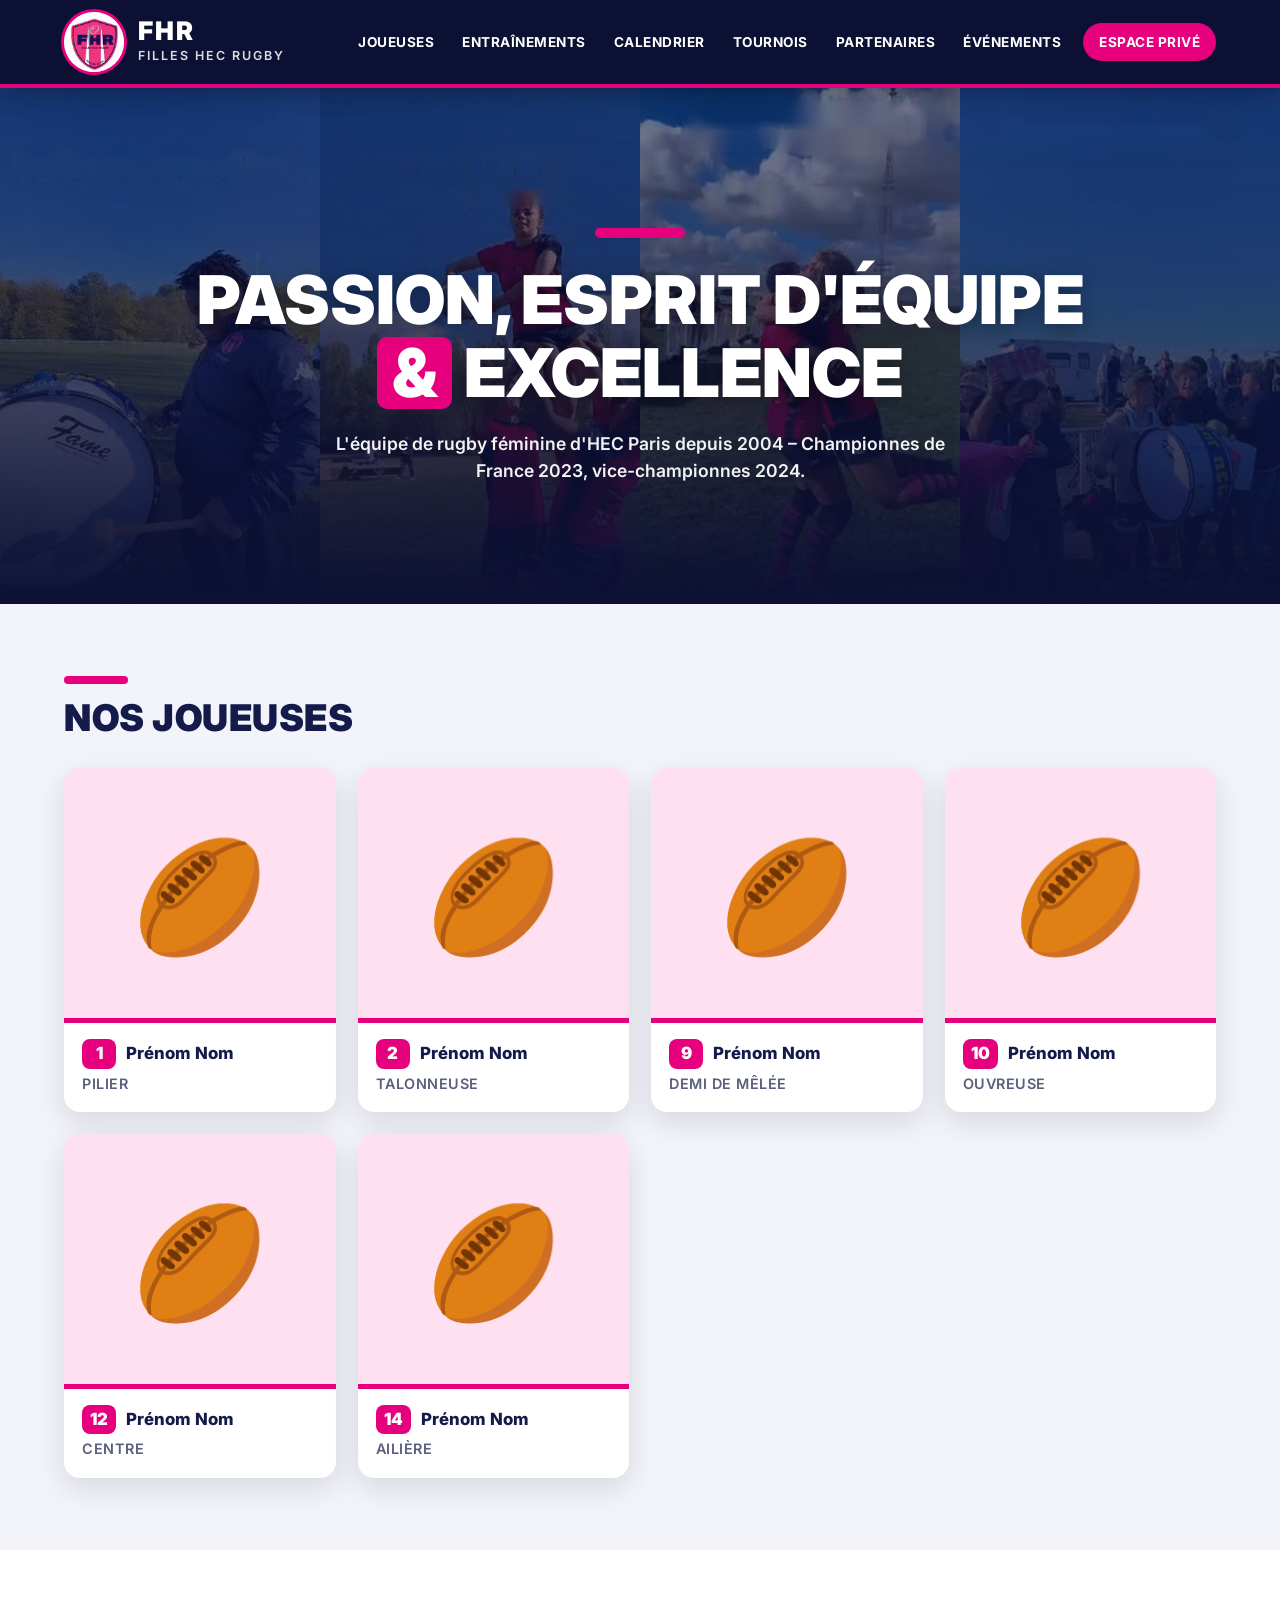
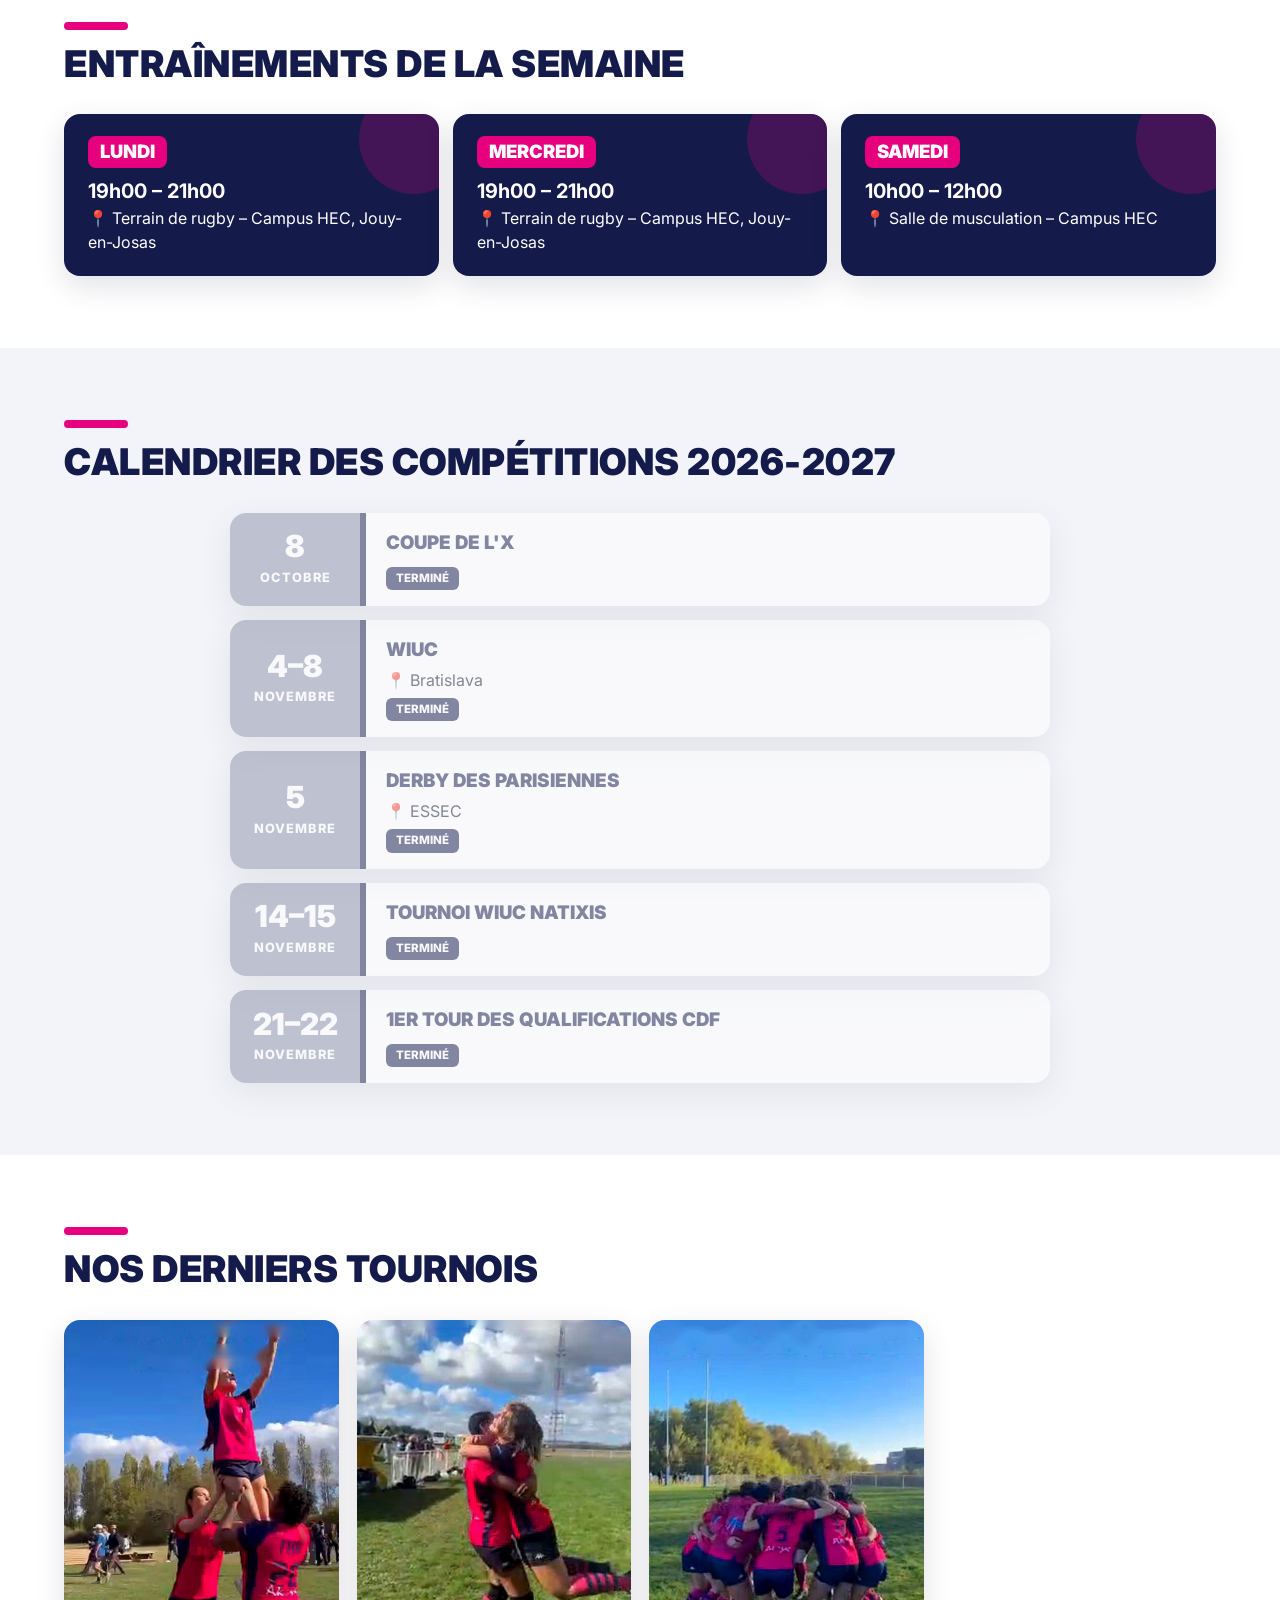
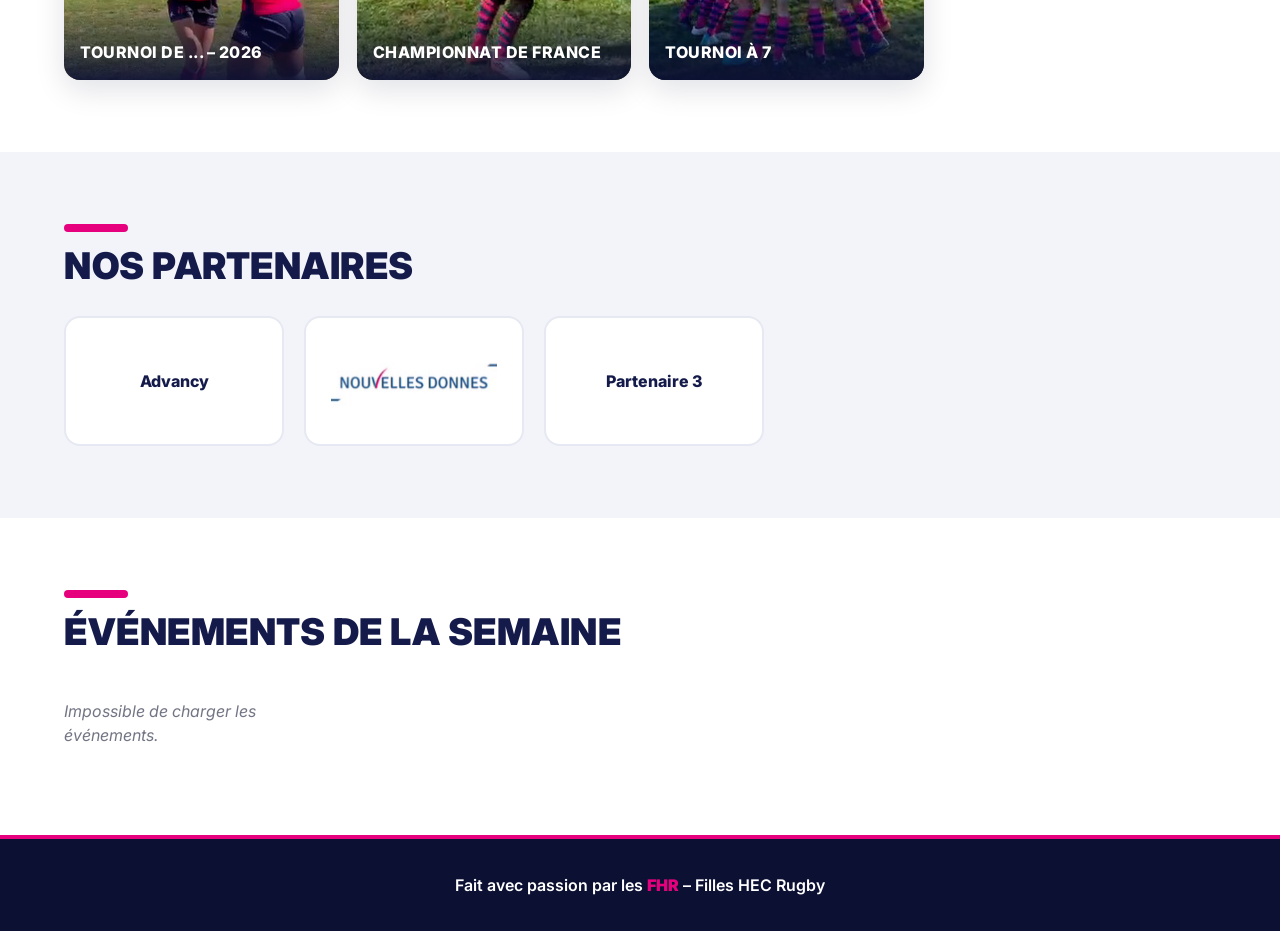
==== index.html @ b2235103 "Site FHR : pages publique et privée, design rose et bleu marine Ajoute index.html, admin.html, app.j" ====
<!DOCTYPE html>
<html lang="fr">
<head>
  <meta charset="UTF-8" />
  <meta name="viewport" content="width=device-width, initial-scale=1.0" />
  <title>FHR – Filles HEC Rugby</title>
  <link rel="stylesheet" href="styles.css" />
</head>
<body>
  <header>
    <div class="brand">
      <img src="images/logo.png" alt="Logo FHR" onerror="this.style.display='none'" />
      <div><h1>FHR</h1><span>Filles HEC Rugby</span></div>
    </div>
    <nav>
      <a href="#joueuses">Joueuses</a>
      <a href="#entrainements">Entraînements</a>
      <a href="#calendrier">Calendrier</a>
      <a href="#tournois">Tournois</a>
      <a href="#partenaires">Partenaires</a>
      <a href="#evenements">Événements</a>
      <a href="admin.html" class="prive">Espace privé</a>
    </nav>
  </header>

  <div class="hero">
    <h2>Passion, esprit d'équipe <em>&amp;</em> excellence</h2>
    <p>L'équipe de rugby féminine d'HEC Paris depuis 2004 – Championnes de France 2023, vice-championnes 2024.</p>
  </div>

  <section id="joueuses">
    <h2 class="titre">Nos joueuses</h2>
    <div class="grille" id="liste-joueuses"></div>
  </section>

  <section id="entrainements">
    <h2 class="titre">Entraînements de la semaine</h2>
    <div id="liste-entrainements"></div>
  </section>

  <section id="calendrier">
    <h2 class="titre">Calendrier des compétitions 2026-2027</h2>
    <div id="liste-competitions" class="calendrier"></div>
  </section>

  <section id="tournois">
    <h2 class="titre">Nos derniers tournois</h2>
    <div class="galerie" id="galerie"></div>
  </section>

  <section id="partenaires">
    <h2 class="titre">Nos partenaires</h2>
    <div class="partenaires" id="liste-partenaires"></div>
  </section>

  <section id="evenements">
    <h2 class="titre">Événements de la semaine</h2>
    <div class="grille" id="liste-evenements"><p class="vide">Chargement des événements…</p></div>
  </section>

  <div class="modal" id="modal-inscription">
    <div class="boite">
      <h3 id="modal-titre" style="color:var(--bleu);margin-top:0">Inscription</h3>
      <form class="carte-form" id="form-inscription">
        <input name="first_name" placeholder="Prénom" required />
        <input name="last_name" placeholder="Nom" required />
        <input name="email" type="email" placeholder="Email" required />
        <input name="phone" placeholder="Téléphone" />
        <div style="display:flex;gap:10px">
          <button type="submit">Je m'inscris</button>
          <button type="button" class="secondaire" id="fermer-modal">Annuler</button>
        </div>
        <div class="message" id="msg-inscription"></div>
      </form>
    </div>
  </div>

  <footer>Fait avec passion par les <b>FHR</b> – Filles HEC Rugby</footer>

  <script src="config.js"></script>
  <script src="app.js"></script>
</body>
</html>
---- styles.css ----
/* =====================================================
   FHR – Filles HEC Rugby
   Design inspiré de la vidéo et du logo : bleu marine,
   rose vif, titres en capitales grasses avec bandeau rose.
   ===================================================== */
@import url("https://fonts.googleapis.com/css2?family=Inter:wght@400;600;700;800;900&display=swap");

:root {
  --rose: #e6007e;
  --rose-fonce: #c4006b;
  --rose-clair: #ffe3f1;
  --bleu: #141a4a;        /* bleu marine du maillot */
  --bleu-nuit: #0c1033;
  --bleu-vif: #2b3a9e;
  --blanc: #ffffff;
  --gris: #f3f4f9;
  --texte: #161a33;
  --radius: 16px;
  --ombre: 0 10px 30px rgba(12, 16, 51, .12);
}
* { box-sizing: border-box; }
html { scroll-behavior: smooth; scroll-padding-top: 96px; }
body { margin: 0; font-family: "Inter", "Segoe UI", Roboto, Arial, sans-serif; color: var(--texte); background: var(--gris); line-height: 1.5; }
a { color: var(--rose); }
img { max-width: 100%; }

/* ---------- En-tête ---------- */
header {
  background: var(--bleu-nuit);
  color: var(--blanc);
  padding: 12px 5%;
  display: flex; align-items: center; justify-content: space-between; flex-wrap: wrap; gap: 12px;
  position: sticky; top: 0; z-index: 10;
  border-bottom: 4px solid var(--rose);
  box-shadow: 0 6px 20px rgba(0, 0, 0, .25);
}
.brand { display: flex; align-items: center; gap: 14px; }
.brand img { width: 60px; height: 60px; border-radius: 50%; background: var(--blanc); object-fit: contain; box-shadow: 0 0 0 3px var(--rose); }
.brand h1 { margin: 0; font-size: 1.6rem; font-weight: 900; letter-spacing: 2px; line-height: 1; }
.brand span { display: block; font-size: .78rem; font-weight: 600; letter-spacing: 2px; text-transform: uppercase; opacity: .85; margin-top: 4px; }
nav { display: flex; flex-wrap: wrap; align-items: center; gap: 4px; }
nav a { color: var(--blanc); text-decoration: none; padding: 8px 12px; font-weight: 700; font-size: .85rem; text-transform: uppercase; letter-spacing: .5px; border-radius: 8px; transition: background .2s, color .2s; }
nav a:hover { background: rgba(255, 255, 255, .1); color: var(--blanc); }
nav a.prive { background: var(--rose); padding: 9px 16px; border-radius: 999px; margin-left: 6px; }
nav a.prive:hover { background: var(--rose-fonce); }

/* ---------- Bandeau d'accueil (photos de la vidéo) ---------- */
.hero {
  position: relative;
  text-align: center;
  padding: 140px 5% 120px;
  color: var(--blanc);
  background:
    linear-gradient(180deg, rgba(12, 16, 51, .55) 0%, rgba(12, 16, 51, .82) 70%, var(--bleu-nuit) 100%),
    url("images/hero.jpg") center / cover no-repeat,
    var(--bleu-nuit);
}
.hero::before { content: ""; display: block; width: 90px; height: 10px; border-radius: 6px; background: var(--rose); margin: 0 auto 26px; }
.hero h2 { font-size: clamp(2.1rem, 5.5vw, 4.2rem); font-weight: 900; line-height: 1.08; text-transform: uppercase; margin: 0 auto 22px; max-width: 900px; text-shadow: 0 4px 18px rgba(0, 0, 0, .35); }
.hero h2 em { font-style: normal; background: var(--rose); color: var(--blanc); padding: 0 .22em; border-radius: 10px; display: inline-block; text-shadow: none; }
.hero p { max-width: 660px; margin: 0 auto; font-size: 1.1rem; font-weight: 600; opacity: .95; }

/* ---------- Sections ---------- */
section { padding: 72px 5%; }
section:nth-of-type(even) { background: var(--blanc); }
section > * { max-width: 1180px; margin-left: auto; margin-right: auto; }
section h2.titre {
  font-size: clamp(1.6rem, 3.4vw, 2.3rem); font-weight: 900; color: var(--bleu);
  text-transform: uppercase; letter-spacing: .5px; line-height: 1.1;
  margin-top: 0; margin-bottom: 30px; padding: 0; border: 0;
}
section h2.titre::before { content: ""; display: block; width: 64px; height: 8px; border-radius: 5px; background: var(--rose); margin-bottom: 14px; }

/* ---------- Joueuses ---------- */
.grille { display: grid; gap: 22px; grid-template-columns: repeat(auto-fill, minmax(220px, 1fr)); }
.carte { background: var(--blanc); border-radius: var(--radius); overflow: hidden; box-shadow: var(--ombre); transition: transform .25s, box-shadow .25s; }
.carte:hover { transform: translateY(-6px); box-shadow: 0 16px 36px rgba(12, 16, 51, .2); }
.carte img { width: 100%; height: 250px; object-fit: cover; background: var(--rose-clair); display: block; }
.carte .contenu { padding: 16px 18px 18px; border-top: 5px solid var(--rose); }
.carte h3 { margin: 0 0 4px; color: var(--bleu); font-weight: 800; font-size: 1.05rem; display: flex; align-items: center; }
.carte .contenu > div { color: #5a5f7d; font-weight: 600; font-size: .9rem; text-transform: uppercase; letter-spacing: .5px; }
.numero { display: inline-flex; align-items: center; justify-content: center; min-width: 34px; background: var(--rose); color: var(--blanc); border-radius: 8px; padding: 2px 8px; font-weight: 900; margin-right: 10px; }

/* ---------- Entraînements ---------- */
#liste-entrainements { display: grid; gap: 14px; grid-template-columns: repeat(auto-fill, minmax(280px, 1fr)); }
.entrainement { display: flex; flex-direction: column; gap: 8px; background: var(--bleu); color: var(--blanc); border-radius: var(--radius); padding: 22px 24px; box-shadow: var(--ombre); position: relative; overflow: hidden; }
.entrainement::after { content: ""; position: absolute; right: -30px; top: -30px; width: 110px; height: 110px; border-radius: 50%; background: var(--rose); opacity: .22; }
.entrainement .jour { display: inline-block; width: fit-content; background: var(--rose); color: var(--blanc); font-weight: 900; text-transform: uppercase; font-size: 1.15rem; padding: 2px 12px; border-radius: 8px; }
.entrainement b { font-size: 1.25rem; }

/* ---------- Galerie des tournois ---------- */
.galerie { display: grid; gap: 18px; grid-template-columns: repeat(auto-fill, minmax(260px, 1fr)); }
.galerie figure { margin: 0; border-radius: var(--radius); overflow: hidden; position: relative; background: var(--rose-clair); box-shadow: var(--ombre); }
.galerie img { width: 100%; height: 360px; object-fit: cover; display: block; transition: transform .5s; }
.galerie figure:hover img { transform: scale(1.05); }
.galerie figcaption { position: absolute; bottom: 0; left: 0; right: 0; background: linear-gradient(transparent, rgba(12, 16, 51, .92)); color: var(--blanc); padding: 40px 16px 16px; font-weight: 800; text-transform: uppercase; letter-spacing: .5px; }

/* ---------- Partenaires ---------- */
.partenaires { display: flex; flex-wrap: wrap; gap: 20px; }
.partenaire { background: var(--blanc); border: 2px solid #e6e8f2; border-radius: var(--radius); width: 220px; height: 130px; display: flex; align-items: center; justify-content: center; padding: 18px; text-decoration: none; color: var(--bleu); font-weight: 800; transition: border-color .2s, transform .2s; }
.partenaire:hover { border-color: var(--rose); transform: translateY(-3px); }
.partenaire img { max-width: 100%; max-height: 100%; object-fit: contain; }

/* ---------- Événements ---------- */
.evenement { background: var(--blanc); border-radius: var(--radius); padding: 22px; box-shadow: var(--ombre); border-top: 6px solid var(--rose); display: flex; flex-direction: column; gap: 4px; }
.evenement h3 { margin: 0 0 6px; color: var(--bleu); font-weight: 900; text-transform: uppercase; }
.evenement .meta { color: var(--rose); font-weight: 800; margin-bottom: 4px; }
.evenement p { flex: 1; }
.evenement button { align-self: flex-start; }

/* ---------- Boutons & formulaires ---------- */
button, .btn { background: var(--rose); color: var(--blanc); border: none; border-radius: 999px; padding: 11px 22px; font-weight: 800; cursor: pointer; font-size: .9rem; font-family: inherit; text-transform: uppercase; letter-spacing: .5px; transition: background .2s, transform .1s; }
button:hover { background: var(--rose-fonce); }
button:active { transform: scale(.98); }
button.secondaire { background: var(--bleu); }
button.secondaire:hover { background: var(--bleu-vif); }
button.danger { background: #c0392b; }

form.carte-form { display: grid; gap: 10px; }
input, select, textarea { width: 100%; padding: 11px 13px; border: 2px solid #dfe2ee; border-radius: 10px; font-size: .95rem; font-family: inherit; background: var(--blanc); }
input:focus, select:focus, textarea:focus { outline: none; border-color: var(--rose); box-shadow: 0 0 0 3px var(--rose-clair); }

.modal { position: fixed; inset: 0; background: rgba(12, 16, 51, .7); display: none; align-items: center; justify-content: center; z-index: 50; padding: 16px; }
.modal.ouvert { display: flex; }
.modal .boite { background: var(--blanc); border-radius: var(--radius); padding: 26px; max-width: 440px; width: 100%; border-top: 8px solid var(--rose); }
.modal h3 { text-transform: uppercase; font-weight: 900; }

.message { padding: 10px 14px; border-radius: 10px; margin-top: 10px; display: none; font-weight: 600; }
.message.ok { display: block; background: #e3f9e5; color: #1e7b34; }
.message.erreur { display: block; background: #fde2e2; color: #a12020; }

/* ---------- Tableaux (espace privé) ---------- */
table { width: 100%; border-collapse: collapse; background: var(--blanc); border-radius: var(--radius); overflow: hidden; box-shadow: var(--ombre); }
th { background: var(--bleu); color: var(--blanc); text-align: left; padding: 12px 10px; font-size: .8rem; text-transform: uppercase; letter-spacing: .5px; }
td { padding: 10px; border-bottom: 1px solid #eef0f6; }
tr:nth-child(even) td { background: #fafbff; }

.onglets { display: flex; gap: 8px; flex-wrap: wrap; margin-bottom: 28px; }
.onglets button { background: var(--blanc); color: var(--bleu); border: 2px solid var(--bleu); }
.onglets button:hover { background: var(--gris); }
.onglets button.actif { background: var(--rose); border-color: var(--rose); color: var(--blanc); }
.panneau { display: none; }
.panneau.actif { display: block; }
.totaux { display: flex; gap: 16px; flex-wrap: wrap; margin: 16px 0; }
.total { background: var(--blanc); border-radius: var(--radius); padding: 16px 22px; min-width: 180px; box-shadow: var(--ombre); border-left: 6px solid var(--rose); font-weight: 700; text-transform: uppercase; font-size: .8rem; color: #5a5f7d; }
.total b { display: block; font-size: 1.6rem; color: var(--bleu); text-transform: none; margin-top: 4px; }
.todo { display: flex; align-items: center; gap: 12px; background: var(--blanc); padding: 12px 16px; border-radius: 10px; margin-bottom: 8px; box-shadow: 0 2px 8px rgba(0, 0, 0, .05); }
.todo input { width: 22px; height: 22px; accent-color: var(--rose); }
.todo.fait span { text-decoration: line-through; opacity: .55; }
.vide { opacity: .6; font-style: italic; }

/* ---------- Pied de page ---------- */
footer { background: var(--bleu-nuit); color: var(--blanc); text-align: center; padding: 34px 5%; font-weight: 600; border-top: 4px solid var(--rose); }
footer b { color: var(--rose); font-weight: 900; }

/* ---------- Calendrier des compétitions ---------- */
.calendrier { display: flex; flex-direction: column; gap: 14px; max-width: 820px; margin: 0 auto; }
.competition { display: flex; align-items: stretch; background: var(--blanc); border-radius: var(--radius); overflow: hidden; box-shadow: var(--ombre); transition: transform .2s; }
.competition:hover { transform: translateX(4px); }
.comp-date { background: var(--rose); color: var(--blanc); min-width: 130px; display: flex; flex-direction: column; align-items: center; justify-content: center; padding: 14px; text-transform: uppercase; text-align: center; }
.comp-date b { font-size: 1.9rem; font-weight: 900; line-height: 1; }
.comp-date span { font-size: .8rem; font-weight: 800; margin-top: 6px; letter-spacing: 1px; }
.comp-info { padding: 16px 20px; display: flex; flex-direction: column; justify-content: center; border-left: 6px solid var(--bleu); flex: 1; }
.comp-info h3 { margin: 0 0 4px; color: var(--bleu); text-transform: uppercase; font-weight: 900; }
.competition.passee { opacity: .5; }
.competition.passee .comp-date { background: #8a8fa8; }
.tag { display: inline-block; margin-top: 6px; font-size: .72rem; font-weight: 800; text-transform: uppercase; background: var(--bleu); color: var(--blanc); padding: 3px 10px; border-radius: 6px; width: fit-content; }

/* ---------- Mobile ---------- */
@media (max-width: 760px) {
  header { position: static; }
  nav { width: 100%; }
  nav a { font-size: .78rem; padding: 7px 9px; }
  .hero { padding: 90px 6% 80px; }
  section { padding: 54px 5%; }
  .comp-date { min-width: 96px; }
  .galerie img { height: 300px; }
}
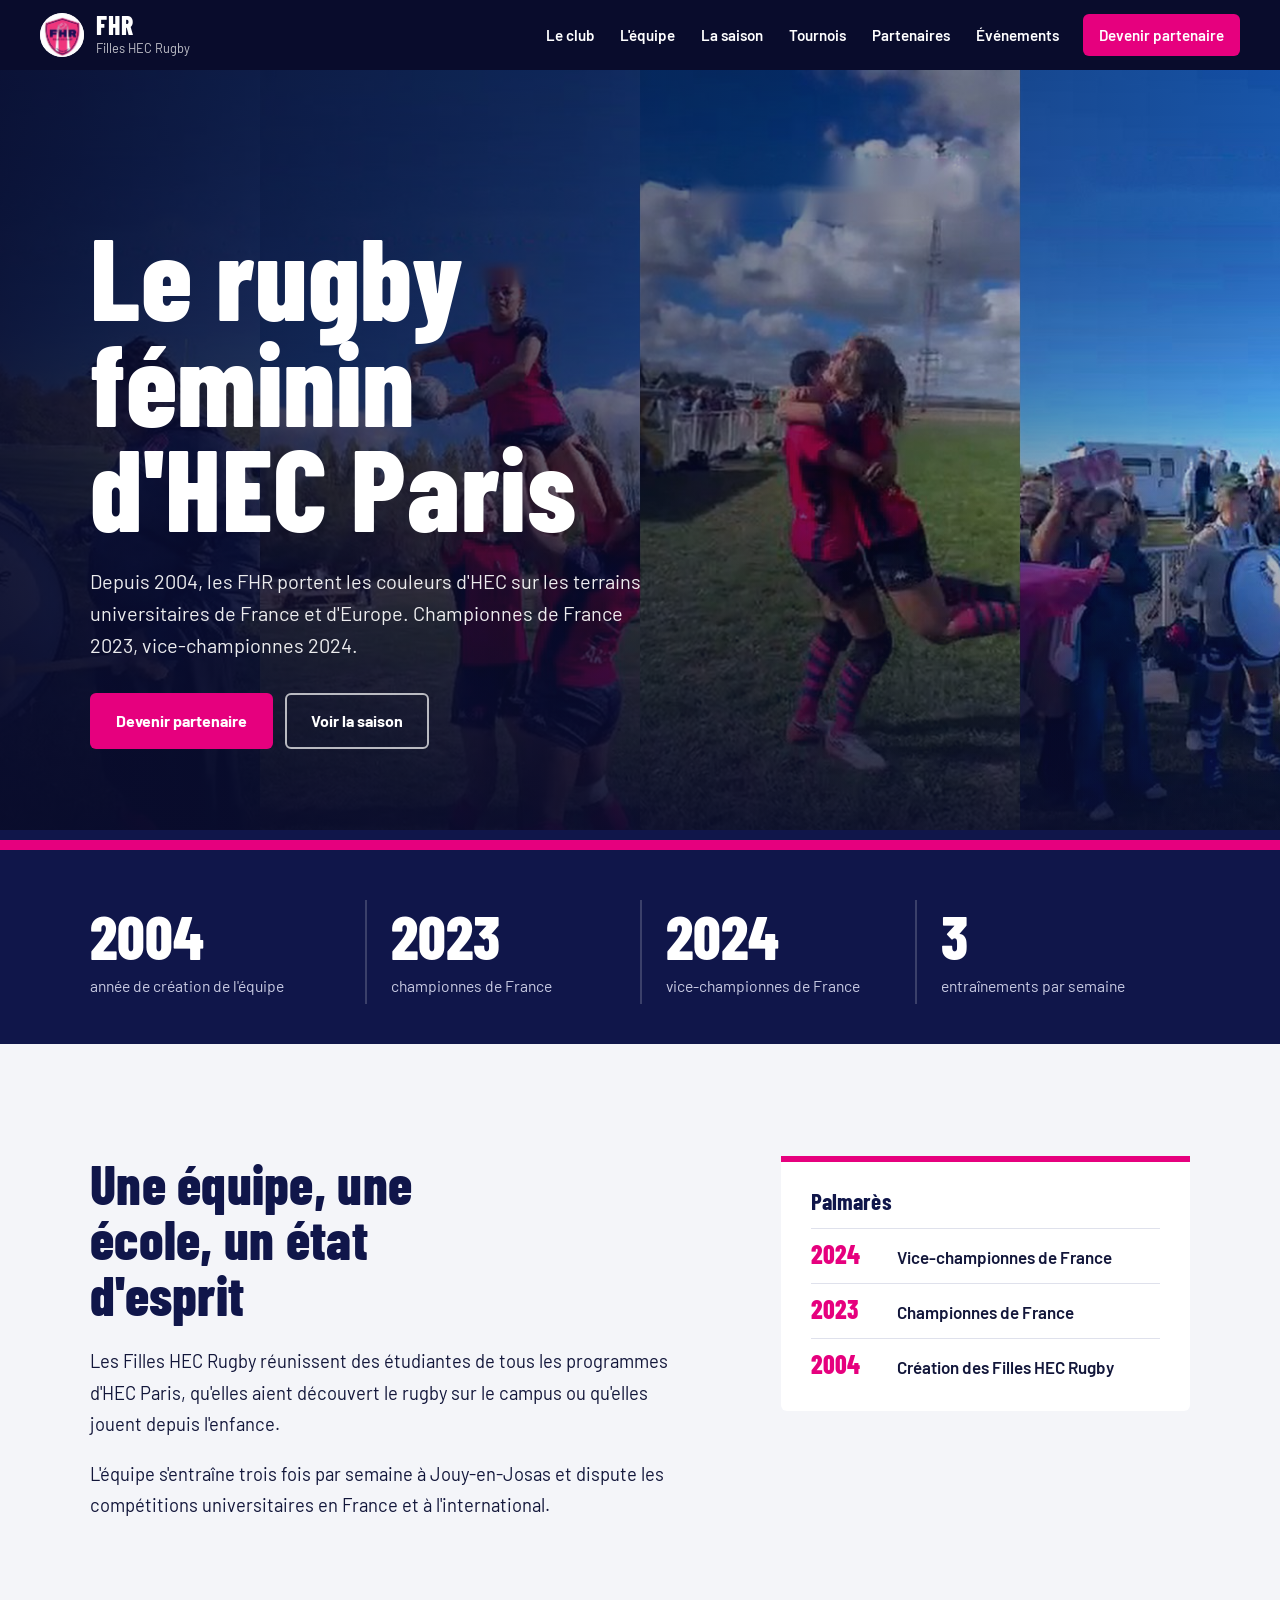
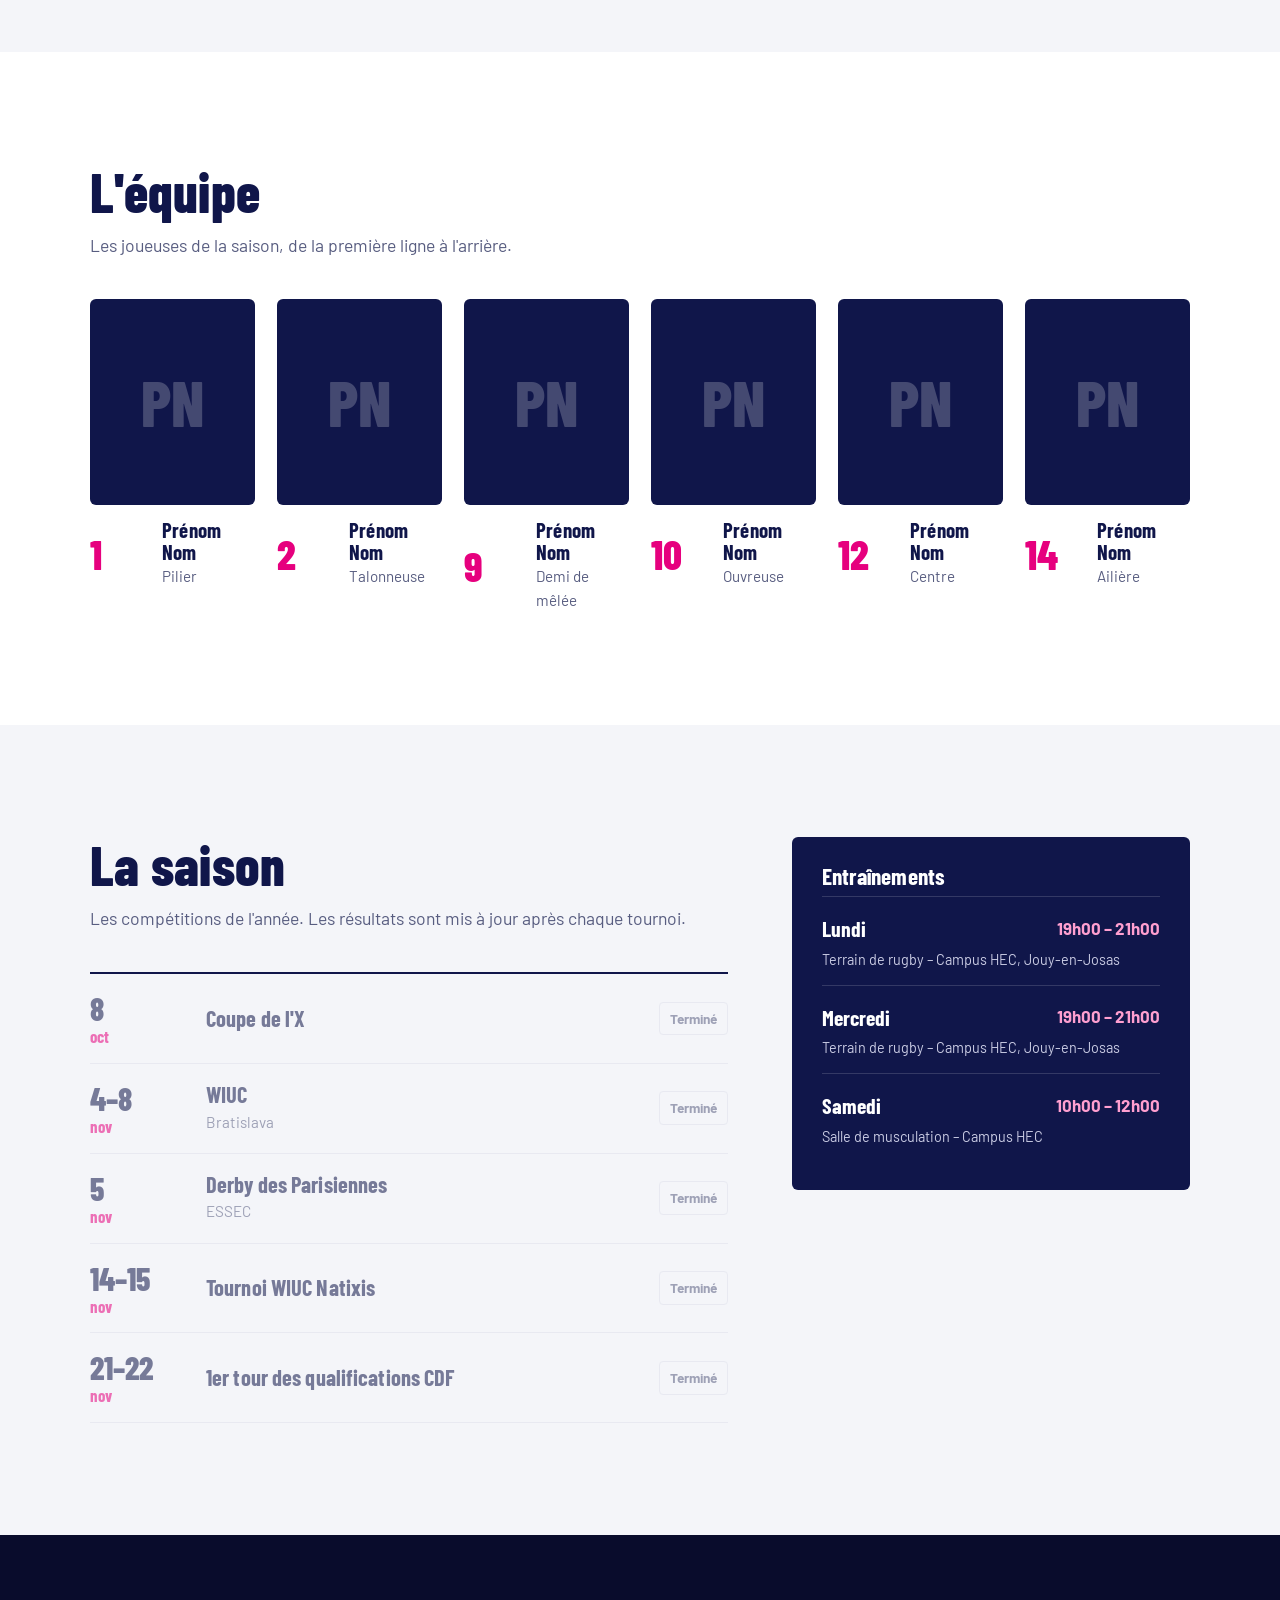
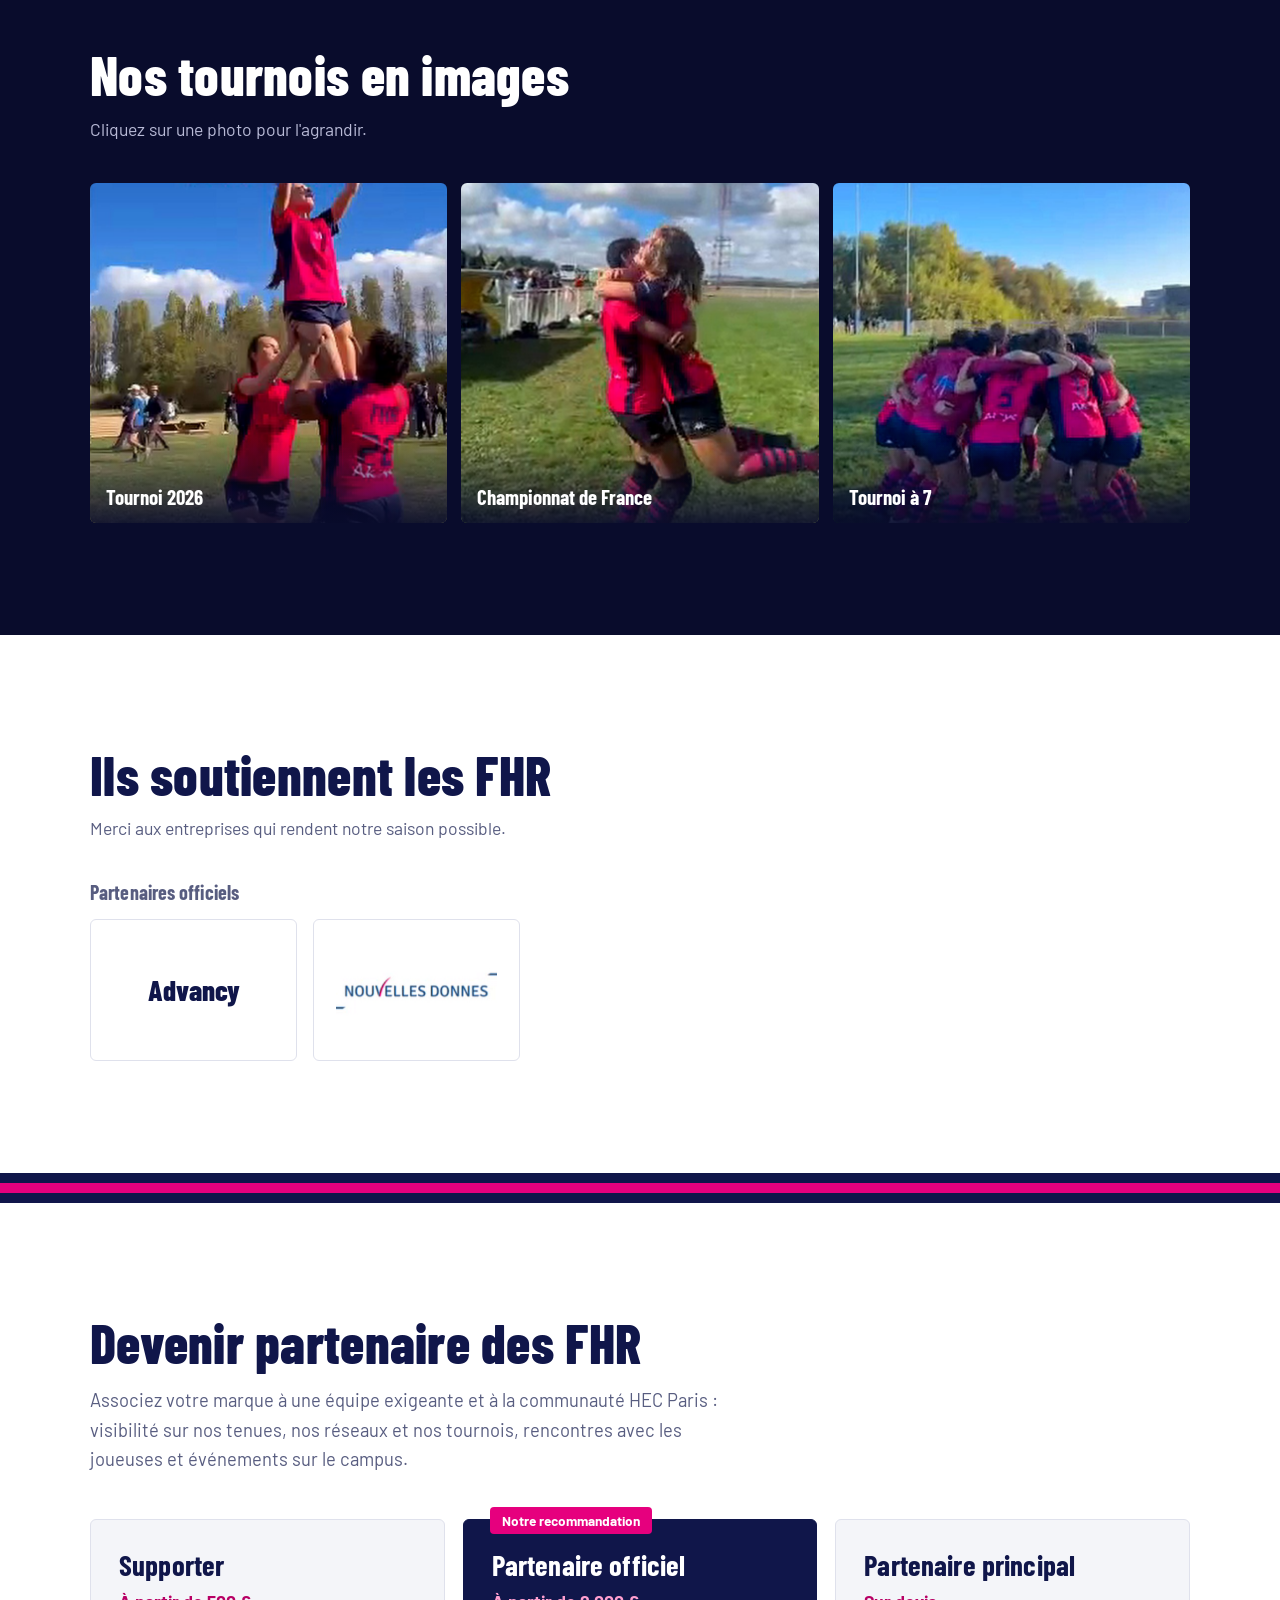
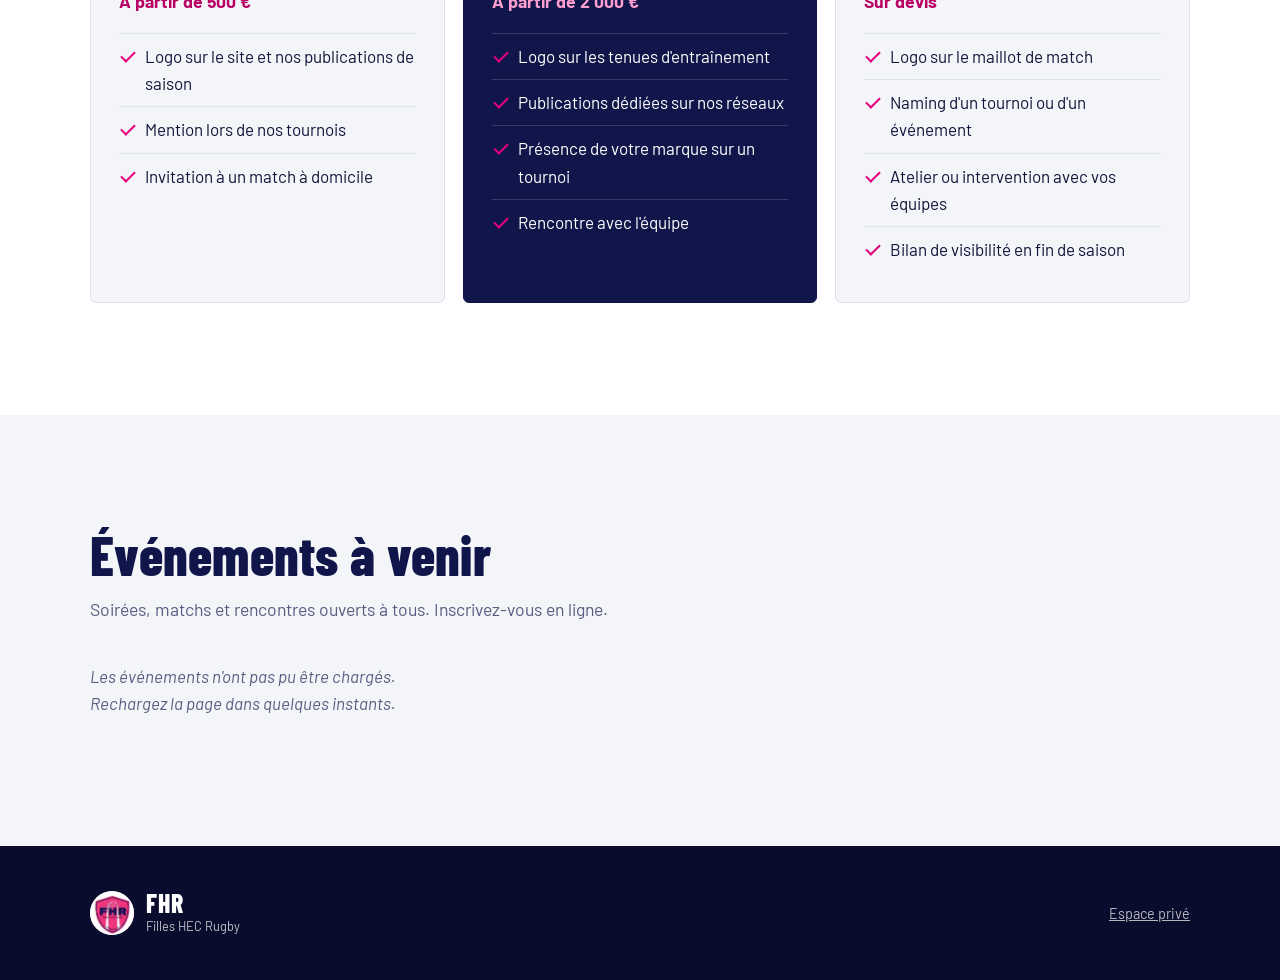
==== commit 00fefc0b: "Site FHR version sponsors : nouveau design et tout le contenu éditable depuis l'espace privé - Site " ====
--- a/index.html
+++ b/index.html
@@ -4,80 +4,184 @@
   <meta charset="UTF-8" />
   <meta name="viewport" content="width=device-width, initial-scale=1.0" />
   <title>FHR – Filles HEC Rugby</title>
+  <meta name="description" content="L'équipe de rugby féminine d'HEC Paris : l'équipe, la saison, les tournois et nos partenaires." />
+  <meta property="og:title" content="FHR – Filles HEC Rugby" />
+  <meta property="og:description" content="L'équipe de rugby féminine d'HEC Paris. Devenez partenaire des FHR." />
+  <meta property="og:image" content="images/hero.jpg" />
+  <link rel="icon" href="images/logo.png" />
+  <link rel="preconnect" href="https://fonts.googleapis.com" />
+  <link rel="preconnect" href="https://fonts.gstatic.com" crossorigin />
+  <link href="https://fonts.googleapis.com/css2?family=Barlow+Condensed:wght@600;700;800&family=Barlow:wght@400;500;600;700&display=swap" rel="stylesheet" />
   <link rel="stylesheet" href="styles.css" />
 </head>
 <body>
-  <header>
-    <div class="brand">
-      <img src="images/logo.png" alt="Logo FHR" onerror="this.style.display='none'" />
-      <div><h1>FHR</h1><span>Filles HEC Rugby</span></div>
-    </div>
-    <nav>
-      <a href="#joueuses">Joueuses</a>
-      <a href="#entrainements">Entraînements</a>
-      <a href="#calendrier">Calendrier</a>
+  <a class="evitement" href="#club">Aller au contenu</a>
+
+  <header class="entete" id="entete">
+    <a class="marque" href="#haut" aria-label="FHR – accueil">
+      <img src="images/logo.png" alt="" width="44" height="44" />
+      <span><b>FHR</b><small>Filles HEC Rugby</small></span>
+    </a>
+    <button class="menu-bouton" id="menu-bouton" aria-expanded="false" aria-controls="menu">Menu</button>
+    <nav id="menu" aria-label="Navigation principale">
+      <a href="#club">Le club</a>
+      <a href="#equipe">L'équipe</a>
+      <a href="#saison">La saison</a>
       <a href="#tournois">Tournois</a>
       <a href="#partenaires">Partenaires</a>
       <a href="#evenements">Événements</a>
-      <a href="admin.html" class="prive">Espace privé</a>
+      <a href="#devenir-partenaire" class="nav-cta">Devenir partenaire</a>
     </nav>
   </header>
 
-  <div class="hero">
-    <h2>Passion, esprit d'équipe <em>&amp;</em> excellence</h2>
-    <p>L'équipe de rugby féminine d'HEC Paris depuis 2004 – Championnes de France 2023, vice-championnes 2024.</p>
-  </div>
+  <main id="haut">
+    <!-- Accueil -->
+    <section class="hero" id="hero">
+      <div class="hero-photo" id="hero-photo"></div>
+      <div class="hero-contenu">
+        <h1 id="hero-titre">Le rugby féminin d'HEC Paris</h1>
+        <p class="hero-texte" id="hero-texte"></p>
+        <div class="hero-actions">
+          <a class="bouton bouton-rose" href="#devenir-partenaire">Devenir partenaire</a>
+          <a class="bouton bouton-clair" href="#saison">Voir la saison</a>
+        </div>
+      </div>
+    </section>
 
-  <section id="joueuses">
-    <h2 class="titre">Nos joueuses</h2>
-    <div class="grille" id="liste-joueuses"></div>
-  </section>
+    <div class="cerceaux" aria-hidden="true"></div>
 
-  <section id="entrainements">
-    <h2 class="titre">Entraînements de la semaine</h2>
-    <div id="liste-entrainements"></div>
-  </section>
+    <!-- Chiffres clés -->
+    <section class="chiffres" aria-label="Chiffres clés">
+      <div class="conteneur"><dl class="chiffres-liste" id="chiffres"></dl></div>
+    </section>
 
-  <section id="calendrier">
-    <h2 class="titre">Calendrier des compétitions 2026-2027</h2>
-    <div id="liste-competitions" class="calendrier"></div>
-  </section>
+    <!-- Le club -->
+    <section class="bloc" id="club">
+      <div class="conteneur club">
+        <div>
+          <h2 id="presentation-titre">Une équipe, une école, un état d'esprit</h2>
+          <div class="texte-long" id="presentation"></div>
+        </div>
+        <aside class="palmares" aria-labelledby="palmares-titre">
+          <h3 id="palmares-titre">Palmarès</h3>
+          <ol id="palmares"></ol>
+        </aside>
+      </div>
+    </section>
 
-  <section id="tournois">
-    <h2 class="titre">Nos derniers tournois</h2>
-    <div class="galerie" id="galerie"></div>
-  </section>
+    <!-- L'équipe -->
+    <section class="bloc bloc-blanc" id="equipe">
+      <div class="conteneur">
+        <div class="titre-section">
+          <h2>L'équipe</h2>
+          <p>Les joueuses de la saison, de la première ligne à l'arrière.</p>
+        </div>
+        <ul class="joueuses" id="joueuses"></ul>
+      </div>
+    </section>
 
-  <section id="partenaires">
-    <h2 class="titre">Nos partenaires</h2>
-    <div class="partenaires" id="liste-partenaires"></div>
-  </section>
+    <!-- La saison -->
+    <section class="bloc" id="saison">
+      <div class="conteneur saison">
+        <div>
+          <div class="titre-section">
+            <h2>La saison</h2>
+            <p>Les compétitions de l'année. Les résultats sont mis à jour après chaque tournoi.</p>
+          </div>
+          <ol class="calendrier" id="calendrier"></ol>
+        </div>
+        <aside class="entrainements" aria-labelledby="entrainements-titre">
+          <h3 id="entrainements-titre">Entraînements</h3>
+          <ul id="entrainements"></ul>
+        </aside>
+      </div>
+    </section>
 
-  <section id="evenements">
-    <h2 class="titre">Événements de la semaine</h2>
-    <div class="grille" id="liste-evenements"><p class="vide">Chargement des événements…</p></div>
-  </section>
+    <!-- Tournois -->
+    <section class="bloc bloc-nuit" id="tournois">
+      <div class="conteneur">
+        <div class="titre-section">
+          <h2>Nos tournois en images</h2>
+          <p>Cliquez sur une photo pour l'agrandir.</p>
+        </div>
+        <div class="galerie" id="galerie"></div>
+      </div>
+    </section>
 
-  <div class="modal" id="modal-inscription">
-    <div class="boite">
-      <h3 id="modal-titre" style="color:var(--bleu);margin-top:0">Inscription</h3>
-      <form class="carte-form" id="form-inscription">
-        <input name="first_name" placeholder="Prénom" required />
-        <input name="last_name" placeholder="Nom" required />
-        <input name="email" type="email" placeholder="Email" required />
-        <input name="phone" placeholder="Téléphone" />
-        <div style="display:flex;gap:10px">
-          <button type="submit">Je m'inscris</button>
-          <button type="button" class="secondaire" id="fermer-modal">Annuler</button>
+    <!-- Partenaires -->
+    <section class="bloc bloc-blanc" id="partenaires">
+      <div class="conteneur">
+        <div class="titre-section">
+          <h2>Ils soutiennent les FHR</h2>
+          <p>Merci aux entreprises qui rendent notre saison possible.</p>
         </div>
-        <div class="message" id="msg-inscription"></div>
-      </form>
+        <div id="partenaires-liste"></div>
+      </div>
+    </section>
+
+    <div class="cerceaux" aria-hidden="true"></div>
+
+    <!-- Devenir partenaire -->
+    <section class="bloc partenariat" id="devenir-partenaire">
+      <div class="conteneur">
+        <div class="partenariat-intro">
+          <h2 id="partenariat-titre">Devenir partenaire des FHR</h2>
+          <p id="partenariat-texte"></p>
+        </div>
+        <div class="offres" id="offres"></div>
+        <div class="contact" id="contact"></div>
+      </div>
+    </section>
+
+    <!-- Événements -->
+    <section class="bloc" id="evenements">
+      <div class="conteneur">
+        <div class="titre-section">
+          <h2>Événements à venir</h2>
+          <p>Soirées, matchs et rencontres ouverts à tous. Inscrivez-vous en ligne.</p>
+        </div>
+        <div class="evenements" id="liste-evenements"><p class="vide">Chargement des événements…</p></div>
+      </div>
+    </section>
+  </main>
+
+  <footer class="pied">
+    <div class="conteneur pied-grille">
+      <div class="marque marque-pied">
+        <img src="images/logo.png" alt="" width="44" height="44" />
+        <span><b>FHR</b><small>Filles HEC Rugby</small></span>
+      </div>
+      <div id="pied-contact"></div>
+      <a class="lien-prive" href="admin.html">Espace privé</a>
     </div>
-  </div>
+  </footer>
 
-  <footer>Fait avec passion par les <b>FHR</b> – Filles HEC Rugby</footer>
+  <!-- Inscription à un événement -->
+  <dialog class="fenetre" id="modal-inscription" aria-labelledby="modal-titre">
+    <form class="formulaire" id="form-inscription" method="dialog">
+      <h3 id="modal-titre">Inscription</h3>
+      <label>Prénom<input name="first_name" autocomplete="given-name" required /></label>
+      <label>Nom<input name="last_name" autocomplete="family-name" required /></label>
+      <label>Email<input name="email" type="email" autocomplete="email" required /></label>
+      <label>Téléphone<input name="phone" type="tel" autocomplete="tel" /></label>
+      <div class="actions">
+        <button type="submit" class="bouton bouton-rose">Je m'inscris</button>
+        <button type="button" class="bouton bouton-ligne" id="fermer-modal">Annuler</button>
+      </div>
+      <p class="message" id="msg-inscription" role="status"></p>
+    </form>
+  </dialog>
+
+  <!-- Visionneuse photos -->
+  <dialog class="visionneuse" id="visionneuse" aria-label="Photo agrandie">
+    <button class="visionneuse-fermer" id="visionneuse-fermer" aria-label="Fermer">×</button>
+    <button class="visionneuse-nav precedent" id="visionneuse-prec" aria-label="Photo précédente">‹</button>
+    <figure><img id="visionneuse-img" alt="" /><figcaption id="visionneuse-legende"></figcaption></figure>
+    <button class="visionneuse-nav suivant" id="visionneuse-suiv" aria-label="Photo suivante">›</button>
+  </dialog>
 
   <script src="config.js"></script>
+  <script src="contenu.js"></script>
   <script src="app.js"></script>
 </body>
 </html>
--- a/styles.css
+++ b/styles.css
@@ -1,178 +1,250 @@
 /* =====================================================
    FHR – Filles HEC Rugby
-   Design inspiré de la vidéo et du logo : bleu marine,
-   rose vif, titres en capitales grasses avec bandeau rose.
+   Marine et rose du maillot, typographie condensée des
+   numéros de maillot, bandeau à cerceaux en signature.
    ===================================================== */
-@import url("https://fonts.googleapis.com/css2?family=Inter:wght@400;600;700;800;900&display=swap");
-
 :root {
+  --marine: #10164a;
+  --nuit: #090c2c;
   --rose: #e6007e;
-  --rose-fonce: #c4006b;
-  --rose-clair: #ffe3f1;
-  --bleu: #141a4a;        /* bleu marine du maillot */
-  --bleu-nuit: #0c1033;
-  --bleu-vif: #2b3a9e;
+  --rose-fonce: #b80065;
+  --rose-pale: #fde6f2;
+  --craie: #f4f5f9;
   --blanc: #ffffff;
-  --gris: #f3f4f9;
-  --texte: #161a33;
-  --radius: 16px;
-  --ombre: 0 10px 30px rgba(12, 16, 51, .12);
+  --ardoise: #585d80;
+  --trait: #dfe1ec;
+  --texte: #12163a;
+
+  --titre: "Barlow Condensed", "Arial Narrow", sans-serif;
+  --corps: "Barlow", "Segoe UI", Roboto, Arial, sans-serif;
+
+  --conteneur: 1180px;
+  --gouttiere: clamp(16px, 4vw, 40px);
+  --rayon: 6px;
 }
+
 * { box-sizing: border-box; }
-html { scroll-behavior: smooth; scroll-padding-top: 96px; }
-body { margin: 0; font-family: "Inter", "Segoe UI", Roboto, Arial, sans-serif; color: var(--texte); background: var(--gris); line-height: 1.5; }
-a { color: var(--rose); }
-img { max-width: 100%; }
+[hidden] { display: none !important; }
+html { scroll-behavior: smooth; scroll-padding-top: 84px; }
+@media (prefers-reduced-motion: reduce) { html { scroll-behavior: auto; } *, *::before, *::after { transition: none !important; animation: none !important; } }
+body { margin: 0; font-family: var(--corps); font-size: 1.0625rem; line-height: 1.6; color: var(--texte); background: var(--craie); -webkit-font-smoothing: antialiased; }
+img { max-width: 100%; display: block; }
+a { color: var(--rose-fonce); }
+h1, h2, h3 { font-family: var(--titre); line-height: 1.02; margin: 0; letter-spacing: .005em; }
+h2 { font-size: clamp(2.2rem, 4.6vw, 3.4rem); font-weight: 800; color: var(--marine); }
+h3 { font-size: 1.45rem; font-weight: 700; }
+p { margin: 0 0 1em; }
+:focus-visible { outline: 3px solid var(--rose); outline-offset: 3px; }
+
+.evitement { position: absolute; left: -999px; top: 8px; background: var(--blanc); padding: 8px 14px; z-index: 100; }
+.evitement:focus { left: 8px; }
+
+.conteneur { max-width: var(--conteneur); margin: 0 auto; padding: 0 var(--gouttiere); }
+.vide { color: var(--ardoise); font-style: italic; list-style: none; }
+
+/* ---------- Boutons ---------- */
+.bouton { display: inline-flex; align-items: center; justify-content: center; gap: 8px; font-family: var(--corps); font-weight: 700; font-size: 1rem; padding: 13px 24px; border-radius: var(--rayon); border: 2px solid transparent; text-decoration: none; cursor: pointer; transition: background-color .15s, color .15s, border-color .15s; }
+.bouton:disabled { opacity: .6; cursor: wait; }
+.bouton-rose { background: var(--rose); color: var(--blanc); }
+.bouton-rose:hover { background: var(--rose-fonce); }
+.bouton-clair { background: transparent; color: var(--blanc); border-color: rgba(255, 255, 255, .7); }
+.bouton-clair:hover { background: var(--blanc); color: var(--marine); }
+.bouton-ligne { background: transparent; color: var(--marine); border-color: var(--marine); }
+.bouton-ligne:hover { background: var(--marine); color: var(--blanc); }
 
 /* ---------- En-tête ---------- */
-header {
-  background: var(--bleu-nuit);
-  color: var(--blanc);
-  padding: 12px 5%;
-  display: flex; align-items: center; justify-content: space-between; flex-wrap: wrap; gap: 12px;
-  position: sticky; top: 0; z-index: 10;
-  border-bottom: 4px solid var(--rose);
-  box-shadow: 0 6px 20px rgba(0, 0, 0, .25);
+.entete { position: sticky; top: 0; z-index: 20; display: flex; align-items: center; justify-content: space-between; gap: 20px; padding: 12px var(--gouttiere); background: var(--nuit); color: var(--blanc); }
+.marque { display: flex; align-items: center; gap: 12px; color: inherit; text-decoration: none; }
+.marque img { width: 44px; height: 44px; border-radius: 50%; background: var(--blanc); object-fit: contain; }
+.marque b { display: block; font-family: var(--titre); font-size: 1.6rem; font-weight: 800; line-height: 1; letter-spacing: .04em; }
+.marque small { display: block; font-size: .8rem; opacity: .75; }
+.entete nav { display: flex; align-items: center; gap: 2px; }
+.entete nav a { color: var(--blanc); text-decoration: none; font-weight: 600; font-size: .95rem; padding: 8px 12px; border-radius: var(--rayon); }
+.entete nav a:hover { background: rgba(255, 255, 255, .1); }
+.entete nav a.nav-cta { background: var(--rose); margin-left: 10px; padding: 9px 16px; }
+.entete nav a.nav-cta:hover { background: var(--rose-fonce); }
+.menu-bouton { display: none; background: none; color: var(--blanc); border: 2px solid rgba(255, 255, 255, .5); border-radius: var(--rayon); padding: 7px 14px; font: 600 .95rem var(--corps); cursor: pointer; }
+
+/* ---------- Accueil ---------- */
+.hero { position: relative; min-height: min(88vh, 760px); display: flex; align-items: flex-end; background: var(--nuit); color: var(--blanc); overflow: hidden; }
+.hero-photo { position: absolute; inset: 0; background: var(--nuit) center 30% / cover no-repeat; }
+.hero-photo::after { content: ""; position: absolute; inset: 0; background: linear-gradient(90deg, rgba(9, 12, 44, .92) 0%, rgba(9, 12, 44, .65) 45%, rgba(9, 12, 44, .15) 100%), linear-gradient(0deg, rgba(9, 12, 44, .85) 0%, rgba(9, 12, 44, 0) 45%); }
+.hero-contenu { position: relative; width: 100%; max-width: var(--conteneur); margin: 0 auto; padding: 120px var(--gouttiere) clamp(56px, 9vh, 96px); }
+.hero h1 { font-size: clamp(3.2rem, 9vw, 7.4rem); font-weight: 800; line-height: .92; max-width: 11ch; margin-bottom: 26px; text-wrap: balance; }
+.hero-texte { font-size: clamp(1.05rem, 1.6vw, 1.25rem); max-width: 52ch; opacity: .92; margin-bottom: 32px; }
+.hero-actions { display: flex; flex-wrap: wrap; gap: 12px; }
+
+/* Signature : les cerceaux du maillot */
+.cerceaux { height: 30px; background: repeating-linear-gradient(180deg, var(--marine) 0 10px, var(--rose) 10px 20px); }
+
+/* ---------- Chiffres clés ---------- */
+.chiffres { background: var(--marine); color: var(--blanc); padding: 40px 0; }
+.chiffres-liste { display: grid; grid-template-columns: repeat(auto-fit, minmax(190px, 1fr)); margin: 0; }
+.chiffre { display: flex; flex-direction: column-reverse; padding: 6px 24px; border-left: 2px solid rgba(255, 255, 255, .18); }
+.chiffre:first-child { border-left: 0; padding-left: 0; }
+.chiffre dd { margin: 0; font-family: var(--titre); font-size: clamp(2.8rem, 5vw, 3.8rem); font-weight: 800; line-height: 1; color: var(--blanc); }
+.chiffre dt { color: #c9cbe3; font-size: .98rem; margin-top: 6px; }
+
+/* ---------- Sections ---------- */
+.bloc { padding: clamp(64px, 9vw, 112px) 0; }
+.bloc-blanc { background: var(--blanc); }
+.bloc-nuit { background: var(--nuit); color: var(--blanc); }
+.bloc-nuit h2 { color: var(--blanc); }
+.titre-section { margin-bottom: 40px; max-width: 62ch; }
+.titre-section h2 { margin-bottom: 12px; }
+.titre-section p { color: var(--ardoise); font-size: 1.1rem; margin: 0; }
+.bloc-nuit .titre-section p { color: #b8bad6; }
+
+/* ---------- Le club ---------- */
+.club { display: grid; grid-template-columns: minmax(0, 1.5fr) minmax(260px, 1fr); gap: clamp(32px, 6vw, 88px); align-items: start; }
+.club h2 { margin-bottom: 24px; max-width: 16ch; }
+.texte-long { max-width: 62ch; font-size: 1.15rem; line-height: 1.7; }
+.palmares { background: var(--blanc); border-top: 6px solid var(--rose); padding: 28px 30px 18px; border-radius: 0 0 var(--rayon) var(--rayon); }
+.palmares h3 { color: var(--marine); margin-bottom: 14px; }
+.palmares ol { list-style: none; margin: 0; padding: 0; }
+.palmares li { display: grid; grid-template-columns: 74px 1fr; gap: 12px; align-items: baseline; padding: 12px 0; border-top: 1px solid var(--trait); font-weight: 600; }
+.palmares .annee { font-family: var(--titre); font-weight: 800; font-size: 1.6rem; color: var(--rose); line-height: 1; }
+
+/* ---------- L'équipe ---------- */
+.joueuses { list-style: none; margin: 0; padding: 0; display: grid; gap: 28px 22px; grid-template-columns: repeat(auto-fill, minmax(165px, 1fr)); }
+.joueuse-photo { position: relative; aspect-ratio: 4 / 5; background: var(--marine); border-radius: var(--rayon); overflow: hidden; }
+.joueuse-photo img { position: absolute; inset: 0; width: 100%; height: 100%; object-fit: cover; z-index: 1; }
+.joueuse-initiales { position: absolute; inset: 0; display: grid; place-items: center; font-family: var(--titre); font-size: 4rem; font-weight: 800; color: rgba(255, 255, 255, .22); }
+.joueuse-infos { display: flex; align-items: center; gap: 14px; padding-top: 14px; }
+.maillot { flex: none; font-family: var(--titre); font-weight: 800; font-size: 2.6rem; line-height: .9; color: var(--rose); min-width: 1.4em; }
+.joueuse h3 { font-size: 1.3rem; color: var(--marine); }
+.joueuse p { margin: 2px 0 0; color: var(--ardoise); font-size: .95rem; }
+
+/* ---------- La saison ---------- */
+.saison { display: grid; grid-template-columns: minmax(0, 1.6fr) minmax(260px, 1fr); gap: clamp(32px, 5vw, 72px); align-items: start; }
+.calendrier { list-style: none; margin: 0; padding: 0; border-top: 2px solid var(--marine); }
+.competition { display: grid; grid-template-columns: 96px 1fr auto; gap: 20px; align-items: center; padding: 18px 0; border-bottom: 1px solid var(--trait); }
+.competition time { display: flex; flex-direction: column; font-family: var(--titre); color: var(--marine); line-height: 1; }
+.competition time b { font-size: 2rem; font-weight: 800; }
+.competition time span { font-size: 1.05rem; font-weight: 700; color: var(--rose); margin-top: 4px; }
+.competition h3 { color: var(--marine); font-size: 1.4rem; }
+.competition p { margin: 4px 0 0; color: var(--ardoise); font-size: .95rem; }
+.competition.passee { opacity: .55; }
+.competition.prochaine { background: var(--blanc); margin: 0 -16px; padding-left: 16px; padding-right: 16px; box-shadow: inset 4px 0 0 var(--rose); }
+.etat, .resultat { font-size: .85rem; font-weight: 700; padding: 5px 10px; border-radius: 4px; white-space: nowrap; background: var(--craie); color: var(--ardoise); border: 1px solid var(--trait); }
+.etat-prochain { background: var(--rose-pale); color: var(--rose-fonce); border-color: transparent; }
+.resultat { background: var(--marine); color: var(--blanc); border-color: var(--marine); }
+.entrainements { background: var(--marine); color: var(--blanc); padding: 28px 30px; border-radius: var(--rayon); }
+.entrainements h3 { margin-bottom: 8px; }
+.entrainements ul { list-style: none; margin: 0; padding: 0; }
+.entrainements li { display: grid; grid-template-columns: 1fr auto; gap: 2px 12px; padding: 14px 0; border-top: 1px solid rgba(255, 255, 255, .15); }
+.entrainements li b { font-family: var(--titre); font-size: 1.35rem; font-weight: 700; }
+.entrainements li span { font-weight: 700; color: #ff9fd0; align-self: center; }
+.entrainements li small { grid-column: 1 / -1; color: #c9cbe3; font-size: .9rem; }
+
+/* ---------- Tournois ---------- */
+.galerie { display: grid; gap: 14px; grid-template-columns: repeat(auto-fit, minmax(240px, 1fr)); grid-auto-rows: 340px; grid-auto-flow: dense; }
+.photo { position: relative; padding: 0; border: 0; border-radius: var(--rayon); overflow: hidden; cursor: zoom-in; background: var(--marine); color: var(--blanc); text-align: left; font: inherit; }
+.photo.photo-une { grid-column: span 2; grid-row: span 2; }
+.photo img { width: 100%; height: 100%; object-fit: cover; transition: transform .4s ease; }
+.photo:hover img { transform: scale(1.04); }
+.photo span { position: absolute; left: 0; right: 0; bottom: 0; padding: 48px 16px 14px; background: linear-gradient(transparent, rgba(9, 12, 44, .9)); font-family: var(--titre); font-weight: 700; font-size: 1.3rem; line-height: 1.1; }
+.photo span small { display: block; font-family: var(--corps); font-weight: 500; font-size: .85rem; opacity: .8; margin-top: 4px; }
+
+.visionneuse { border: 0; padding: 0; background: transparent; max-width: 100vw; max-height: 100vh; width: 100vw; height: 100vh; }
+.visionneuse::backdrop { background: rgba(9, 12, 44, .94); }
+.visionneuse[open] { display: grid; grid-template-columns: 64px 1fr 64px; align-items: center; }
+.visionneuse figure { margin: 0; display: flex; flex-direction: column; align-items: center; gap: 12px; }
+.visionneuse img { max-width: 100%; max-height: 84vh; object-fit: contain; border-radius: var(--rayon); }
+.visionneuse figcaption { color: var(--blanc); font-family: var(--titre); font-size: 1.35rem; font-weight: 700; }
+.visionneuse button { background: none; border: 0; color: var(--blanc); font-size: 2.6rem; cursor: pointer; line-height: 1; padding: 10px; }
+.visionneuse-fermer { position: fixed; top: 12px; right: 18px; }
+
+/* ---------- Partenaires ---------- */
+.niveau + .niveau { margin-top: 44px; }
+.niveau h3 { font-size: 1.25rem; color: var(--ardoise); font-weight: 700; margin-bottom: 16px; }
+.logos { display: grid; gap: 16px; grid-template-columns: repeat(auto-fill, minmax(200px, 1fr)); }
+.niveau-principal .logos { grid-template-columns: minmax(0, 560px); }
+.partenaire { display: flex; flex-direction: column; gap: 10px; border: 1px solid var(--trait); border-radius: var(--rayon); padding: 22px; color: var(--texte); text-decoration: none; background: var(--blanc); transition: border-color .15s; }
+a.partenaire:hover { border-color: var(--rose); }
+.partenaire .logo { height: 96px; display: grid; place-items: center; }
+.niveau-principal .partenaire .logo { height: 150px; }
+.partenaire .logo img { max-height: 100%; max-width: 100%; object-fit: contain; }
+.logo-texte { font-family: var(--titre); font-weight: 800; font-size: 1.8rem; color: var(--marine); text-align: center; }
+.partenaire p { margin: 0; font-size: .92rem; color: var(--ardoise); }
+
+/* ---------- Devenir partenaire ---------- */
+.partenariat { background: var(--blanc); }
+.partenariat-intro { max-width: 64ch; margin-bottom: 44px; }
+.partenariat-intro h2 { margin-bottom: 16px; }
+.partenariat-intro p { font-size: 1.15rem; color: var(--ardoise); }
+.offres { display: grid; gap: 18px; grid-template-columns: repeat(auto-fit, minmax(260px, 1fr)); align-items: stretch; }
+.offre { position: relative; border: 1px solid var(--trait); border-radius: var(--rayon); padding: 30px 28px; background: var(--craie); display: flex; flex-direction: column; }
+.offre h3 { font-size: 1.8rem; color: var(--marine); }
+.offre .prix { font-weight: 700; color: var(--rose-fonce); margin: 8px 0 18px; font-size: 1.1rem; }
+.offre ul { margin: 0; padding: 0; list-style: none; }
+.offre li { padding: 9px 0 9px 26px; border-top: 1px solid var(--trait); position: relative; }
+.offre li::before { content: ""; position: absolute; left: 2px; top: 17px; width: 12px; height: 6px; border-left: 2.5px solid var(--rose); border-bottom: 2.5px solid var(--rose); transform: rotate(-45deg); }
+.offre-phare { background: var(--marine); color: var(--blanc); border-color: var(--marine); }
+.offre-phare h3 { color: var(--blanc); }
+.offre-phare .prix { color: #ff9fd0; }
+.offre-phare li { border-color: rgba(255, 255, 255, .16); }
+.offre-badge { position: absolute; top: -13px; left: 26px; margin: 0; background: var(--rose); color: var(--blanc); font-size: .85rem; font-weight: 700; padding: 3px 12px; border-radius: 4px; }
+.contact { margin-top: 40px; display: grid; grid-template-columns: minmax(0, 1fr) auto; gap: 24px; align-items: center; padding: 30px; border-radius: var(--rayon); background: var(--rose-pale); }
+.contact h3 { font-size: 1.8rem; color: var(--marine); margin-bottom: 6px; }
+.contact p { margin: 0; color: var(--texte); }
+.contact-actions { display: flex; flex-wrap: wrap; gap: 12px; align-items: center; justify-content: flex-end; }
+.contact-details { flex-basis: 100%; display: flex; gap: 18px; justify-content: flex-end; font-weight: 600; }
+
+/* ---------- Événements ---------- */
+.evenements { display: grid; gap: 18px; grid-template-columns: repeat(auto-fill, minmax(280px, 1fr)); }
+.evenement { background: var(--blanc); border-radius: var(--rayon); padding: 26px; display: flex; flex-direction: column; border-top: 4px solid var(--marine); }
+.evenement h3 { color: var(--marine); font-size: 1.6rem; margin-bottom: 6px; }
+.evenement-date { color: var(--rose-fonce); font-weight: 700; margin-bottom: 8px; }
+.evenement-lieu { color: var(--ardoise); font-weight: 600; }
+.evenement p:last-of-type { flex: 1; }
+.evenement .bouton { align-self: flex-start; }
+
+/* ---------- Fenêtres & formulaires ---------- */
+.fenetre { border: 0; border-radius: var(--rayon); padding: 0; width: min(440px, calc(100vw - 32px)); border-top: 6px solid var(--rose); }
+.fenetre::backdrop { background: rgba(9, 12, 44, .7); }
+.formulaire { display: grid; gap: 14px; padding: 28px; }
+.formulaire h3 { color: var(--marine); font-size: 1.7rem; }
+label { display: grid; gap: 6px; font-weight: 600; font-size: .92rem; color: var(--texte); }
+input, select, textarea { width: 100%; font: 400 1rem var(--corps); padding: 11px 13px; border: 1.5px solid var(--trait); border-radius: var(--rayon); background: var(--blanc); color: var(--texte); }
+input:focus, select:focus, textarea:focus { outline: none; border-color: var(--rose); box-shadow: 0 0 0 3px var(--rose-pale); }
+.actions { display: flex; gap: 10px; flex-wrap: wrap; }
+.message { display: none; margin: 0; padding: 10px 14px; border-radius: var(--rayon); font-weight: 600; }
+.message.ok { display: block; background: #e2f5e7; color: #1c6b31; }
+.message.erreur { display: block; background: #fde3e3; color: #a12020; }
+
+/* ---------- Pied de page ---------- */
+.pied { background: var(--nuit); color: #c9cbe3; padding: 44px 0; }
+.pied-grille { display: flex; flex-wrap: wrap; align-items: center; justify-content: space-between; gap: 24px; }
+.pied a { color: var(--blanc); }
+.marque-pied { color: var(--blanc); }
+.sociaux { display: flex; gap: 16px; margin-top: 4px; }
+.lien-prive { font-size: .9rem; opacity: .7; }
+
+/* ---------- Mobile ---------- */
+@media (max-width: 980px) {
+  .menu-bouton { display: block; }
+  .entete { flex-wrap: wrap; }
+  .entete nav { display: none; width: 100%; flex-direction: column; align-items: stretch; padding: 8px 0 4px; }
+  .entete.menu-ouvert nav { display: flex; }
+  .entete nav a { padding: 12px; }
+  .entete nav a.nav-cta { margin: 8px 0 0; text-align: center; }
+  .club, .saison { grid-template-columns: 1fr; }
 }
-.brand { display: flex; align-items: center; gap: 14px; }
-.brand img { width: 60px; height: 60px; border-radius: 50%; background: var(--blanc); object-fit: contain; box-shadow: 0 0 0 3px var(--rose); }
-.brand h1 { margin: 0; font-size: 1.6rem; font-weight: 900; letter-spacing: 2px; line-height: 1; }
-.brand span { display: block; font-size: .78rem; font-weight: 600; letter-spacing: 2px; text-transform: uppercase; opacity: .85; margin-top: 4px; }
-nav { display: flex; flex-wrap: wrap; align-items: center; gap: 4px; }
-nav a { color: var(--blanc); text-decoration: none; padding: 8px 12px; font-weight: 700; font-size: .85rem; text-transform: uppercase; letter-spacing: .5px; border-radius: 8px; transition: background .2s, color .2s; }
-nav a:hover { background: rgba(255, 255, 255, .1); color: var(--blanc); }
-nav a.prive { background: var(--rose); padding: 9px 16px; border-radius: 999px; margin-left: 6px; }
-nav a.prive:hover { background: var(--rose-fonce); }
-
-/* ---------- Bandeau d'accueil (photos de la vidéo) ---------- */
-.hero {
-  position: relative;
-  text-align: center;
-  padding: 140px 5% 120px;
-  color: var(--blanc);
-  background:
-    linear-gradient(180deg, rgba(12, 16, 51, .55) 0%, rgba(12, 16, 51, .82) 70%, var(--bleu-nuit) 100%),
-    url("images/hero.jpg") center / cover no-repeat,
-    var(--bleu-nuit);
+@media (max-width: 640px) {
+  body { font-size: 1rem; }
+  .hero { min-height: 82vh; }
+  .chiffres-liste { grid-template-columns: 1fr 1fr; gap: 22px 0; }
+  .chiffre { padding: 0 0 0 16px; }
+  .chiffre:nth-child(odd) { border-left: 0; padding-left: 0; }
+  .competition { grid-template-columns: 70px 1fr; }
+  .competition .etat, .competition .resultat { grid-column: 2; justify-self: start; }
+  .competition.prochaine { margin: 0 -12px; padding-left: 12px; padding-right: 12px; }
+  .galerie { grid-template-columns: 1fr 1fr; grid-auto-rows: 180px; gap: 10px; }
+  .joueuses { grid-template-columns: 1fr 1fr; gap: 22px 14px; }
+  .maillot { font-size: 2rem; }
+  .joueuse h3 { font-size: 1.1rem; }
+  .contact { grid-template-columns: 1fr; padding: 24px; }
+  .contact-actions, .contact-details { justify-content: flex-start; }
+  .visionneuse[open] { grid-template-columns: 40px 1fr 40px; }
 }
-.hero::before { content: ""; display: block; width: 90px; height: 10px; border-radius: 6px; background: var(--rose); margin: 0 auto 26px; }
-.hero h2 { font-size: clamp(2.1rem, 5.5vw, 4.2rem); font-weight: 900; line-height: 1.08; text-transform: uppercase; margin: 0 auto 22px; max-width: 900px; text-shadow: 0 4px 18px rgba(0, 0, 0, .35); }
-.hero h2 em { font-style: normal; background: var(--rose); color: var(--blanc); padding: 0 .22em; border-radius: 10px; display: inline-block; text-shadow: none; }
-.hero p { max-width: 660px; margin: 0 auto; font-size: 1.1rem; font-weight: 600; opacity: .95; }
-
-/* ---------- Sections ---------- */
-section { padding: 72px 5%; }
-section:nth-of-type(even) { background: var(--blanc); }
-section > * { max-width: 1180px; margin-left: auto; margin-right: auto; }
-section h2.titre {
-  font-size: clamp(1.6rem, 3.4vw, 2.3rem); font-weight: 900; color: var(--bleu);
-  text-transform: uppercase; letter-spacing: .5px; line-height: 1.1;
-  margin-top: 0; margin-bottom: 30px; padding: 0; border: 0;
-}
-section h2.titre::before { content: ""; display: block; width: 64px; height: 8px; border-radius: 5px; background: var(--rose); margin-bottom: 14px; }
-
-/* ---------- Joueuses ---------- */
-.grille { display: grid; gap: 22px; grid-template-columns: repeat(auto-fill, minmax(220px, 1fr)); }
-.carte { background: var(--blanc); border-radius: var(--radius); overflow: hidden; box-shadow: var(--ombre); transition: transform .25s, box-shadow .25s; }
-.carte:hover { transform: translateY(-6px); box-shadow: 0 16px 36px rgba(12, 16, 51, .2); }
-.carte img { width: 100%; height: 250px; object-fit: cover; background: var(--rose-clair); display: block; }
-.carte .contenu { padding: 16px 18px 18px; border-top: 5px solid var(--rose); }
-.carte h3 { margin: 0 0 4px; color: var(--bleu); font-weight: 800; font-size: 1.05rem; display: flex; align-items: center; }
-.carte .contenu > div { color: #5a5f7d; font-weight: 600; font-size: .9rem; text-transform: uppercase; letter-spacing: .5px; }
-.numero { display: inline-flex; align-items: center; justify-content: center; min-width: 34px; background: var(--rose); color: var(--blanc); border-radius: 8px; padding: 2px 8px; font-weight: 900; margin-right: 10px; }
-
-/* ---------- Entraînements ---------- */
-#liste-entrainements { display: grid; gap: 14px; grid-template-columns: repeat(auto-fill, minmax(280px, 1fr)); }
-.entrainement { display: flex; flex-direction: column; gap: 8px; background: var(--bleu); color: var(--blanc); border-radius: var(--radius); padding: 22px 24px; box-shadow: var(--ombre); position: relative; overflow: hidden; }
-.entrainement::after { content: ""; position: absolute; right: -30px; top: -30px; width: 110px; height: 110px; border-radius: 50%; background: var(--rose); opacity: .22; }
-.entrainement .jour { display: inline-block; width: fit-content; background: var(--rose); color: var(--blanc); font-weight: 900; text-transform: uppercase; font-size: 1.15rem; padding: 2px 12px; border-radius: 8px; }
-.entrainement b { font-size: 1.25rem; }
-
-/* ---------- Galerie des tournois ---------- */
-.galerie { display: grid; gap: 18px; grid-template-columns: repeat(auto-fill, minmax(260px, 1fr)); }
-.galerie figure { margin: 0; border-radius: var(--radius); overflow: hidden; position: relative; background: var(--rose-clair); box-shadow: var(--ombre); }
-.galerie img { width: 100%; height: 360px; object-fit: cover; display: block; transition: transform .5s; }
-.galerie figure:hover img { transform: scale(1.05); }
-.galerie figcaption { position: absolute; bottom: 0; left: 0; right: 0; background: linear-gradient(transparent, rgba(12, 16, 51, .92)); color: var(--blanc); padding: 40px 16px 16px; font-weight: 800; text-transform: uppercase; letter-spacing: .5px; }
-
-/* ---------- Partenaires ---------- */
-.partenaires { display: flex; flex-wrap: wrap; gap: 20px; }
-.partenaire { background: var(--blanc); border: 2px solid #e6e8f2; border-radius: var(--radius); width: 220px; height: 130px; display: flex; align-items: center; justify-content: center; padding: 18px; text-decoration: none; color: var(--bleu); font-weight: 800; transition: border-color .2s, transform .2s; }
-.partenaire:hover { border-color: var(--rose); transform: translateY(-3px); }
-.partenaire img { max-width: 100%; max-height: 100%; object-fit: contain; }
-
-/* ---------- Événements ---------- */
-.evenement { background: var(--blanc); border-radius: var(--radius); padding: 22px; box-shadow: var(--ombre); border-top: 6px solid var(--rose); display: flex; flex-direction: column; gap: 4px; }
-.evenement h3 { margin: 0 0 6px; color: var(--bleu); font-weight: 900; text-transform: uppercase; }
-.evenement .meta { color: var(--rose); font-weight: 800; margin-bottom: 4px; }
-.evenement p { flex: 1; }
-.evenement button { align-self: flex-start; }
-
-/* ---------- Boutons & formulaires ---------- */
-button, .btn { background: var(--rose); color: var(--blanc); border: none; border-radius: 999px; padding: 11px 22px; font-weight: 800; cursor: pointer; font-size: .9rem; font-family: inherit; text-transform: uppercase; letter-spacing: .5px; transition: background .2s, transform .1s; }
-button:hover { background: var(--rose-fonce); }
-button:active { transform: scale(.98); }
-button.secondaire { background: var(--bleu); }
-button.secondaire:hover { background: var(--bleu-vif); }
-button.danger { background: #c0392b; }
-
-form.carte-form { display: grid; gap: 10px; }
-input, select, textarea { width: 100%; padding: 11px 13px; border: 2px solid #dfe2ee; border-radius: 10px; font-size: .95rem; font-family: inherit; background: var(--blanc); }
-input:focus, select:focus, textarea:focus { outline: none; border-color: var(--rose); box-shadow: 0 0 0 3px var(--rose-clair); }
-
-.modal { position: fixed; inset: 0; background: rgba(12, 16, 51, .7); display: none; align-items: center; justify-content: center; z-index: 50; padding: 16px; }
-.modal.ouvert { display: flex; }
-.modal .boite { background: var(--blanc); border-radius: var(--radius); padding: 26px; max-width: 440px; width: 100%; border-top: 8px solid var(--rose); }
-.modal h3 { text-transform: uppercase; font-weight: 900; }
-
-.message { padding: 10px 14px; border-radius: 10px; margin-top: 10px; display: none; font-weight: 600; }
-.message.ok { display: block; background: #e3f9e5; color: #1e7b34; }
-.message.erreur { display: block; background: #fde2e2; color: #a12020; }
-
-/* ---------- Tableaux (espace privé) ---------- */
-table { width: 100%; border-collapse: collapse; background: var(--blanc); border-radius: var(--radius); overflow: hidden; box-shadow: var(--ombre); }
-th { background: var(--bleu); color: var(--blanc); text-align: left; padding: 12px 10px; font-size: .8rem; text-transform: uppercase; letter-spacing: .5px; }
-td { padding: 10px; border-bottom: 1px solid #eef0f6; }
-tr:nth-child(even) td { background: #fafbff; }
-
-.onglets { display: flex; gap: 8px; flex-wrap: wrap; margin-bottom: 28px; }
-.onglets button { background: var(--blanc); color: var(--bleu); border: 2px solid var(--bleu); }
-.onglets button:hover { background: var(--gris); }
-.onglets button.actif { background: var(--rose); border-color: var(--rose); color: var(--blanc); }
-.panneau { display: none; }
-.panneau.actif { display: block; }
-.totaux { display: flex; gap: 16px; flex-wrap: wrap; margin: 16px 0; }
-.total { background: var(--blanc); border-radius: var(--radius); padding: 16px 22px; min-width: 180px; box-shadow: var(--ombre); border-left: 6px solid var(--rose); font-weight: 700; text-transform: uppercase; font-size: .8rem; color: #5a5f7d; }
-.total b { display: block; font-size: 1.6rem; color: var(--bleu); text-transform: none; margin-top: 4px; }
-.todo { display: flex; align-items: center; gap: 12px; background: var(--blanc); padding: 12px 16px; border-radius: 10px; margin-bottom: 8px; box-shadow: 0 2px 8px rgba(0, 0, 0, .05); }
-.todo input { width: 22px; height: 22px; accent-color: var(--rose); }
-.todo.fait span { text-decoration: line-through; opacity: .55; }
-.vide { opacity: .6; font-style: italic; }
-
-/* ---------- Pied de page ---------- */
-footer { background: var(--bleu-nuit); color: var(--blanc); text-align: center; padding: 34px 5%; font-weight: 600; border-top: 4px solid var(--rose); }
-footer b { color: var(--rose); font-weight: 900; }
-
-/* ---------- Calendrier des compétitions ---------- */
-.calendrier { display: flex; flex-direction: column; gap: 14px; max-width: 820px; margin: 0 auto; }
-.competition { display: flex; align-items: stretch; background: var(--blanc); border-radius: var(--radius); overflow: hidden; box-shadow: var(--ombre); transition: transform .2s; }
-.competition:hover { transform: translateX(4px); }
-.comp-date { background: var(--rose); color: var(--blanc); min-width: 130px; display: flex; flex-direction: column; align-items: center; justify-content: center; padding: 14px; text-transform: uppercase; text-align: center; }
-.comp-date b { font-size: 1.9rem; font-weight: 900; line-height: 1; }
-.comp-date span { font-size: .8rem; font-weight: 800; margin-top: 6px; letter-spacing: 1px; }
-.comp-info { padding: 16px 20px; display: flex; flex-direction: column; justify-content: center; border-left: 6px solid var(--bleu); flex: 1; }
-.comp-info h3 { margin: 0 0 4px; color: var(--bleu); text-transform: uppercase; font-weight: 900; }
-.competition.passee { opacity: .5; }
-.competition.passee .comp-date { background: #8a8fa8; }
-.tag { display: inline-block; margin-top: 6px; font-size: .72rem; font-weight: 800; text-transform: uppercase; background: var(--bleu); color: var(--blanc); padding: 3px 10px; border-radius: 6px; width: fit-content; }
-
-/* ---------- Mobile ---------- */
-@media (max-width: 760px) {
-  header { position: static; }
-  nav { width: 100%; }
-  nav a { font-size: .78rem; padding: 7px 9px; }
-  .hero { padding: 90px 6% 80px; }
-  section { padding: 54px 5%; }
-  .comp-date { min-width: 96px; }
-  .galerie img { height: 300px; }
-}
